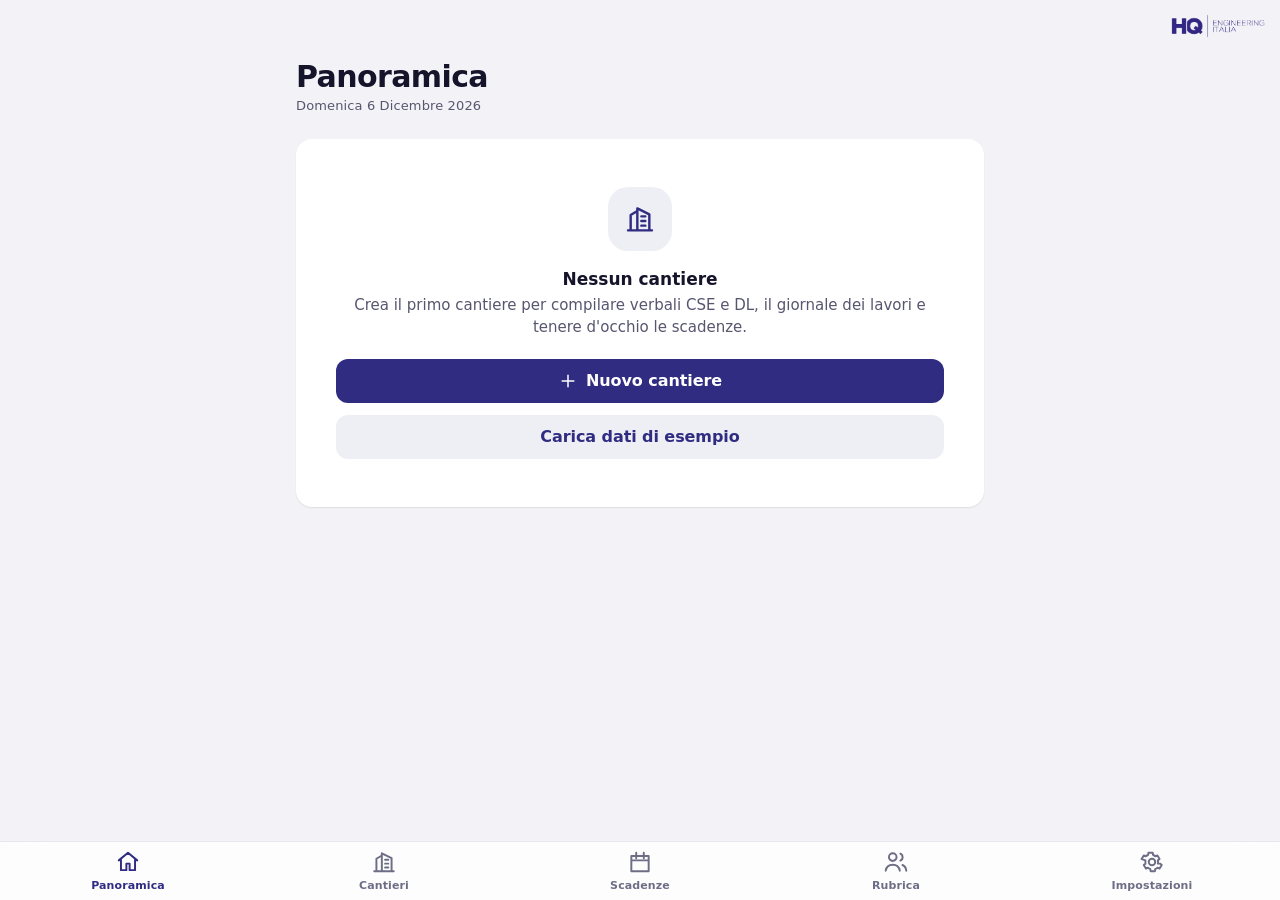
==== test/index.html @ 4af7903b "Test 0.1.0-test.202610171320" ====
<!doctype html>
<html lang="it">
  <head>
    <meta charset="UTF-8" />
    <meta name="viewport" content="width=device-width, initial-scale=1, viewport-fit=cover" />
    <meta name="theme-color" content="#f3f3f7" media="(prefers-color-scheme: light)" />
    <meta name="theme-color" content="#0b0b12" media="(prefers-color-scheme: dark)" />
    <meta name="description" content="HQ Cantieri - verbali CSE e DL, giornale dei lavori e scadenze, anche offline." />
    <meta name="apple-mobile-web-app-capable" content="yes" />
    <meta name="apple-mobile-web-app-status-bar-style" content="default" />
    <meta name="apple-mobile-web-app-title" content="HQ Cantieri" />
    <link rel="icon" type="image/png" href="favicon.png" />
    <link rel="apple-touch-icon" href="icons/apple-touch-icon.png" />
    <title>HQ Cantieri</title>
    <script type="module" crossorigin src="./assets/index-Da7C6wei.js"></script>
    <link rel="stylesheet" crossorigin href="./assets/index-DWQWUGhF.css">
  <link rel="manifest" href="./manifest.webmanifest"></head>
  <body>
    <div id="app"></div>
  </body>
</html>
---- test/assets/index-DWQWUGhF.css ----
@font-face{font-family:Raleway;font-style:normal;font-display:swap;font-weight:700;src:url(./raleway-latin-700-normal-BVpQLp0x.woff2)format("woff2"),url(./raleway-latin-700-normal-JVwBSLev.woff)format("woff")}@font-face{font-family:Raleway;font-style:normal;font-display:swap;font-weight:800;src:url(./raleway-latin-800-normal-CKUvXht-.woff2)format("woff2"),url(./raleway-latin-800-normal-BBfTZwPM.woff)format("woff")}:root{--lightningcss-light:initial;--lightningcss-dark: ;color-scheme:light dark;--brand:#2f2c81;--brand-strong:#24216a;--on-brand:#fff;--brand-tint:#2f2c8114;--brand-tint-2:#2f2c8124;--sky:#75acff;--bg:#f3f3f7;--surface:#fff;--surface-2:#f7f7fa;--text:#15142b;--text-2:#57566f;--text-3:#6e6d86;--separator:#15142b1a;--field:#15142b0d;--ok:#157a3a;--ok-tint:#157a3a1a;--nc:#c4261d;--nc-tint:#c4261d17;--warn:#9a5b00;--warn-tint:#b26a001f;--bar:#ffffffc7;--scrim:#0c0c185c;--shadow-1:0 1px 2px #15142b0f, 0 1px 1px #15142b0a;--shadow-2:0 10px 40px #15142b2e, 0 2px 8px #15142b14;--font:system-ui, -apple-system, "Segoe UI", Roboto, "Helvetica Neue", Arial, sans-serif;--display:"Raleway", var(--font);--s1:4px;--s2:8px;--s3:12px;--s4:16px;--s5:20px;--s6:24px;--s8:32px;--r-card:16px;--r-ctl:12px;--ease:cubic-bezier(.32, .72, 0, 1);--ease-out:cubic-bezier(.23, 1, .32, 1);--t-fast:.16s;--t-med:.28s;--t-slow:.42s;--safe-top:env(safe-area-inset-top,0px);--safe-bottom:env(safe-area-inset-bottom,0px);--tabbar-h:58px}@media (prefers-color-scheme:dark){:root{--lightningcss-light: ;--lightningcss-dark:initial;--brand:#a3a0ff;--brand-strong:#bcb9ff;--on-brand:#12113a;--brand-tint:#a3a0ff1f;--brand-tint-2:#a3a0ff33;--bg:#0b0b12;--surface:#17171f;--surface-2:#1e1e28;--text:#f3f3f8;--text-2:#b2b1c6;--text-3:#9594ab;--separator:#ffffff1a;--field:#ffffff12;--ok:#5ccf7f;--ok-tint:#5ccf7f24;--nc:#ff7b70;--nc-tint:#ff7b7024;--warn:#f3b44f;--warn-tint:#f3b44f26;--bar:#17171fc7;--scrim:#0000008c;--shadow-1:none;--shadow-2:0 10px 40px #0009}}*{box-sizing:border-box;-webkit-tap-highlight-color:transparent}html{-webkit-text-size-adjust:100%;-moz-text-size-adjust:100%;text-size-adjust:100%;font-size:100%}body{font:400 1rem/1.45 var(--font);color:var(--text);background:var(--bg);overscroll-behavior-y:none;-webkit-font-smoothing:antialiased;margin:0}button,input,select,textarea{font:inherit;color:inherit}img{max-width:100%;display:block}a{color:var(--brand)}:focus-visible{outline:2px solid var(--sky);outline-offset:2px;border-radius:6px}.sr-only{clip:rect(0 0 0 0);white-space:nowrap;width:1px;height:1px;position:absolute;overflow:hidden}.t-large{font:800 1.875rem/1.1 var(--display);letter-spacing:-.02em}.t-title{font:700 1.375rem/1.2 var(--display);letter-spacing:-.01em}.t-headline{letter-spacing:-.005em;font-size:1.0625rem;font-weight:600;line-height:1.3}.t-body{font-size:1rem;line-height:1.45}.t-sub{color:var(--text-2);font-size:.9375rem;line-height:1.4}.t-foot{letter-spacing:.01em;color:var(--text-2);font-size:.8125rem;line-height:1.35}.t-caps{letter-spacing:.06em;text-transform:uppercase;color:var(--text-2);font-size:.75rem;font-weight:600;line-height:1.3}.num{font-variant-numeric:tabular-nums}#app{min-height:100dvh}.screen{min-height:100dvh;padding:calc(var(--safe-top) + 52px) 0 calc(var(--tabbar-h) + var(--safe-bottom) + var(--s8));animation:screen-in var(--t-med) var(--ease) backwards}.screen.no-tabs{padding-bottom:calc(var(--safe-bottom) + 96px)}.screen[data-dir=back]{animation-name:screen-back}.screen[data-dir=none]{animation-name:fade-in;animation-duration:var(--t-fast)}@keyframes screen-in{0%{opacity:0;transform:translate(28px)}}@keyframes screen-back{0%{opacity:0;transform:translate(-28px)}}@keyframes fade-in{0%{opacity:0}}.content{padding:0 var(--s4);max-width:720px;margin:0 auto}.large-title{padding:var(--s2) var(--s4) var(--s4);max-width:720px;margin:0 auto}.large-title .t-foot{margin-top:var(--s1)}.topbar{z-index:20;padding-top:var(--safe-top);height:calc(var(--safe-top) + 52px);transition:box-shadow var(--t-fast) var(--ease), background var(--t-fast) var(--ease);background:0 0;grid-template-columns:minmax(88px,1fr) auto minmax(88px,1fr);align-items:center;display:grid;position:fixed;inset:0 0 auto}.topbar.scrolled,.topbar.always{background:var(--bar);-webkit-backdrop-filter:blur(20px)saturate(180%);backdrop-filter:blur(20px)saturate(180%)}.topbar.scrolled{box-shadow:0 .5px 0 var(--separator)}.topbar .title{letter-spacing:-.005em;text-align:center;white-space:nowrap;text-overflow:ellipsis;opacity:0;max-width:56vw;transition:opacity var(--t-fast) var(--ease), transform var(--t-fast) var(--ease);font-size:1.0625rem;font-weight:600;overflow:hidden;transform:translateY(4px)}.topbar.scrolled .title,.topbar.always .title{opacity:1;transform:none}.topbar .left,.topbar .right{align-items:center;gap:var(--s1);padding:0 var(--s2);display:flex}.topbar .right{justify-content:flex-end}.btn{appearance:none;cursor:pointer;-webkit-user-select:none;user-select:none;min-height:44px;padding:0 var(--s4);border-radius:var(--r-ctl);justify-content:center;align-items:center;gap:var(--s2);letter-spacing:-.005em;background:var(--brand-tint);color:var(--brand);transition:transform .1s var(--ease-out), background var(--t-fast) var(--ease), opacity var(--t-fast);border:0;font-size:1rem;font-weight:600;display:inline-flex}.btn:active{transform:scale(.97)}.btn.primary{background:var(--brand);color:var(--on-brand)}.btn.primary:active{background:var(--brand-strong)}.btn.danger{background:var(--nc-tint);color:var(--nc)}.btn.plain{padding:0 var(--s2);background:0 0}.btn.block{width:100%}.btn.lg{border-radius:14px;min-height:52px;font-size:1.0625rem}.btn[disabled]{opacity:.4;pointer-events:none}.btn svg{flex:none;width:20px;height:20px}.icon-btn{appearance:none;cursor:pointer;color:var(--brand);min-width:44px;height:44px;padding:0 var(--s2);transition:background var(--t-fast), transform .1s var(--ease-out);background:0 0;border:0;border-radius:22px;justify-content:center;align-items:center;gap:2px;font-size:1.0625rem;display:inline-flex}.icon-btn:active{background:var(--brand-tint);transform:scale(.94)}.icon-btn svg{width:24px;height:24px}.icon-btn.back{padding-left:2px}.icon-btn.back svg{width:26px;height:26px;margin-right:-2px}.section{margin:var(--s6) 0 0}.section>.t-caps{padding:0 var(--s4) var(--s2);justify-content:space-between;align-items:baseline;display:flex}.group{background:var(--surface);border-radius:var(--r-card);box-shadow:var(--shadow-1);overflow:hidden}.row{align-items:center;gap:var(--s3);min-height:52px;padding:var(--s3) var(--s4);text-align:left;width:100%;color:inherit;background:0 0;border:0;text-decoration:none;display:flex;position:relative}button.row,a.row{cursor:pointer;transition:background var(--t-fast)}button.row:active,a.row:active{background:var(--field)}.row+.row:before{content:"";top:0;right:0;left:var(--s4);border-top:.5px solid var(--separator);position:absolute}.row.indent+.row.indent:before{left:60px}.row .main{flex:1;min-width:0}.row .main>*{text-overflow:ellipsis;overflow:hidden}.row .title{font-size:1rem;font-weight:500;line-height:1.3}.row .sub{color:var(--text-2);margin-top:2px;font-size:.875rem;line-height:1.35}.row .chev{color:var(--text-3);flex:none;width:18px;height:18px}.row .lead{background:var(--brand-tint);width:36px;height:36px;color:var(--brand);border-radius:10px;flex:none;place-items:center;display:grid}.row .lead svg{width:20px;height:20px}.row .value{color:var(--text-2);text-align:right;font-size:.9375rem}.card{background:var(--surface);border-radius:var(--r-card);padding:var(--s4);box-shadow:var(--shadow-1)}.stats{gap:var(--s2);grid-template-columns:repeat(3,1fr);display:grid}.stat{background:var(--surface);padding:var(--s3);box-shadow:var(--shadow-1);text-align:left;color:inherit;cursor:pointer;border:0;border-radius:14px}.stat:active{transform:scale(.98)}.stat .n{font:800 1.75rem/1 var(--display);letter-spacing:-.02em;font-variant-numeric:tabular-nums}.stat .l{color:var(--text-2);margin-top:var(--s1);font-size:.8125rem;line-height:1.25}.stat.alert .n{color:var(--nc)}.stat.warn .n{color:var(--warn)}.badge{letter-spacing:.01em;white-space:nowrap;background:var(--field);height:22px;color:var(--text-2);border-radius:11px;align-items:center;gap:4px;padding:0 8px;font-size:.75rem;font-weight:600;display:inline-flex}.badge.ok{background:var(--ok-tint);color:var(--ok)}.badge.nc{background:var(--nc-tint);color:var(--nc)}.badge.warn{background:var(--warn-tint);color:var(--warn)}.badge.brand{background:var(--brand-tint);color:var(--brand)}.chips{gap:var(--s2);flex-wrap:wrap;display:flex}.chip{appearance:none;border:1px solid var(--separator);background:var(--surface);color:var(--text);cursor:pointer;min-height:40px;transition:background var(--t-fast), border-color var(--t-fast), color var(--t-fast), transform .1s var(--ease-out);border-radius:20px;align-items:center;gap:6px;padding:0 14px;font-size:.9375rem;display:inline-flex}.chip:active{transform:scale(.96)}.chip[aria-pressed=true]{background:var(--brand);border-color:var(--brand);color:var(--on-brand);font-weight:600}.chip svg{width:16px;height:16px}.seg{background:var(--field);border-radius:11px;grid-auto-columns:1fr;grid-auto-flow:column;gap:2px;padding:2px;display:grid;position:relative}.seg button{appearance:none;cursor:pointer;color:var(--text);min-height:36px;padding:0 var(--s2);transition:background var(--t-fast) var(--ease), color var(--t-fast), box-shadow var(--t-fast);background:0 0;border:0;border-radius:9px;font-size:.9375rem;font-weight:500}.seg button[aria-pressed=true]{background:var(--surface);font-weight:600;box-shadow:0 1px 3px #0000001f}.seg.tall button{min-height:44px}.seg.compact button{letter-spacing:-.005em;padding:0 2px;font-size:.8125rem}.seg button.ok[aria-pressed=true]{background:var(--ok);color:#fff}.seg button.nc[aria-pressed=true]{background:var(--nc);color:#fff}@media (prefers-color-scheme:dark){.seg button.ok[aria-pressed=true],.seg button.nc[aria-pressed=true]{color:#0b0b12}}.seg button[disabled]{opacity:.35;pointer-events:none}.field{padding:var(--s2) var(--s4) var(--s3);display:block;position:relative}.field+.field:before{content:"";top:0;left:var(--s4);border-top:.5px solid var(--separator);position:absolute;right:0}.field>span{color:var(--text-2);letter-spacing:.01em;margin-bottom:2px;font-size:.8125rem;display:block}.field input,.field select,.field textarea{background:0 0;border:0;border-radius:0;outline:none;width:100%;padding:4px 0;font-size:1rem;line-height:1.4}.field textarea{resize:none;field-sizing:content;min-height:72px}.field select{appearance:none;background:0 0}.field input::placeholder,.field textarea::placeholder{color:var(--text-3);opacity:1}.field.invalid>span{color:var(--nc)}.field .hint{color:var(--nc);margin-top:4px;font-size:.8125rem}.textarea-card{background:var(--field);border-radius:var(--r-ctl);padding:var(--s3)}.textarea-card textarea{resize:none;field-sizing:content;background:0 0;border:0;outline:none;width:100%;min-height:72px;line-height:1.45}.textarea-card.nc{background:var(--nc-tint)}.switch-row input[type=checkbox]{appearance:none;background:var(--field);cursor:pointer;width:51px;height:31px;transition:background var(--t-fast) var(--ease);box-shadow:inset 0 0 0 1px var(--separator);border-radius:16px;flex:none;position:relative}.switch-row input[type=checkbox]:after{content:"";width:27px;height:27px;transition:transform var(--t-med) var(--ease);background:#fff;border-radius:50%;position:absolute;top:2px;left:2px;box-shadow:0 2px 6px #0003}.switch-row input[type=checkbox]:checked{background:var(--ok);box-shadow:none}.switch-row input[type=checkbox]:checked:after{transform:translate(20px)}.tabbar{z-index:20;padding-bottom:var(--safe-bottom);background:var(--bar);-webkit-backdrop-filter:blur(20px)saturate(180%);backdrop-filter:blur(20px)saturate(180%);box-shadow:0 -.5px 0 var(--separator);grid-template-columns:repeat(5,1fr);display:grid;position:fixed;inset:auto 0 0}.tabbar a{height:var(--tabbar-h);color:var(--text-3);letter-spacing:.01em;transition:color var(--t-fast);flex-direction:column;justify-content:center;align-items:center;gap:3px;font-size:.6875rem;font-weight:600;text-decoration:none;display:flex}.tabbar a svg{width:26px;height:26px;transition:transform .1s var(--ease-out)}.tabbar a:active svg{transform:scale(.9)}.tabbar a[aria-current=page]{color:var(--brand)}.scrim{background:var(--scrim);z-index:40;animation:fade-in var(--t-med) var(--ease) both;position:fixed;inset:0}.scrim.out{animation:fade-out var(--t-med) var(--ease) both}@keyframes fade-out{to{opacity:0}}.sheet{z-index:41;max-height:calc(100dvh - var(--safe-top) - 24px);background:var(--bg);box-shadow:var(--shadow-2);animation:sheet-in var(--t-slow) var(--ease) both;touch-action:pan-y;border-radius:14px 14px 0 0;flex-direction:column;display:flex;position:fixed;inset:auto 0 0}.sheet.out{animation:sheet-out var(--t-med) var(--ease) both}@keyframes sheet-in{0%{transform:translateY(100%)}}@keyframes sheet-out{to{transform:translateY(100%)}}.sheet .grabber{background:var(--text-3);opacity:.4;border-radius:3px;flex:none;width:36px;height:5px;margin:6px auto 0}.sheet header{padding:2px var(--s2) var(--s1);touch-action:none;cursor:grab;flex:none;grid-template-columns:1fr auto 1fr;align-items:center;display:grid}.sheet header h2{text-align:center;margin:0;font-size:1.0625rem;font-weight:600}.sheet header .right{justify-self:end}.sheet .body{padding:var(--s2) var(--s4) calc(var(--safe-bottom) + var(--s6));overscroll-behavior:contain;overflow-y:auto}.dialog{z-index:51;background:var(--surface);width:min(320px,100vw - 48px);box-shadow:var(--shadow-2);padding:var(--s5) var(--s5) var(--s4);animation:dialog-in var(--t-med) var(--ease) both;border-radius:16px;position:fixed;top:50%;left:50%;transform:translate(-50%,-50%)}@keyframes dialog-in{0%{opacity:0;transform:translate(-50%,-50%)scale(1.06)}}.dialog h2{margin:0 0 var(--s2);text-align:center;font-size:1.0625rem;font-weight:600}.dialog p{margin:0 0 var(--s4);color:var(--text-2);text-align:center;font-size:.9375rem}.dialog .actions{gap:var(--s2);display:grid}.scrim.top{z-index:50}.toast{z-index:60;width:max-content;left:0;right:0;bottom:calc(var(--tabbar-h) + var(--safe-bottom) + 16px);color:#fff;max-width:calc(100vw - 32px);box-shadow:var(--shadow-2);animation:toast-in var(--t-med) var(--ease) both;background:#22213b;border-radius:22px;align-items:center;gap:8px;margin:0 auto;padding:11px 18px;font-size:.9375rem;font-weight:500;display:flex;position:fixed}.toast svg{width:18px;height:18px}@keyframes toast-in{0%{opacity:0;transform:translateY(12px)scale(.98)}}.empty{text-align:center;padding:var(--s8) var(--s6);color:var(--text-2)}.empty .icon{background:var(--brand-tint);width:64px;height:64px;color:var(--brand);margin:0 auto var(--s4);border-radius:20px;place-items:center;display:grid}.empty .icon svg{width:32px;height:32px}.empty h3{margin:0 0 var(--s1);color:var(--text);font-size:1.0625rem;font-weight:600}.empty p{margin:0 0 var(--s5);font-size:.9375rem}.hero{justify-content:space-between;align-items:center;gap:var(--s3);display:flex}.hero img{width:auto;height:30px}@media (prefers-color-scheme:dark){.hero img,.brand-logo{filter:brightness(0)invert();opacity:.92}}.point{background:var(--surface);border-radius:var(--r-card);box-shadow:var(--shadow-1);padding:var(--s4);margin-top:var(--s3);scroll-margin-top:72px}.point .head{gap:var(--s3);align-items:flex-start;display:flex}.point .n{background:var(--field);font-variant-numeric:tabular-nums;width:28px;height:28px;transition:background var(--t-fast), color var(--t-fast);border-radius:8px;flex:none;place-items:center;font-size:.875rem;font-weight:700;display:grid}.point[data-state=conforme] .n{background:var(--ok);color:#fff}.point[data-state=nc] .n{background:var(--nc);color:#fff}.point[data-state=no] .n{background:var(--text-3);color:#fff}.point .req{font-size:.9375rem;line-height:1.4}.point .controls{gap:var(--s2);margin-top:var(--s3);display:grid}.point .controls label{letter-spacing:.04em;text-transform:uppercase;color:var(--text-2);font-size:.75rem;font-weight:600}.point .note{margin-top:var(--s3)}.point .note .t-foot{margin-bottom:6px}.progress-strip{top:calc(var(--safe-top) + 52px);z-index:5;padding:var(--s2) var(--s4);margin:0 calc(-1 * var(--s4));background:var(--bg);position:sticky}.dots{gap:4px;display:flex}.dots button{background:var(--field);cursor:pointer;border:0;border-radius:3px;flex:1;height:6px;padding:0}.dots button.conforme{background:var(--ok)}.dots button.nc{background:var(--nc)}.dots button.no{background:var(--text-3)}.photos{grid-template-columns:repeat(auto-fill,minmax(84px,1fr));gap:6px;display:grid}.photos .ph{aspect-ratio:1;background:var(--field);cursor:pointer;border:0;border-radius:10px;padding:0;position:relative;overflow:hidden}.photos .ph img{object-fit:cover;width:100%;height:100%}.photos .add{color:var(--brand);background:var(--brand-tint);place-items:center;display:grid}.photos .add svg{width:26px;height:26px}.photo-view{z-index:55;animation:fade-in var(--t-med) var(--ease) both;background:#000;flex-direction:column;display:flex;position:fixed;inset:0}.photo-view img{object-fit:contain;flex:1;width:100%;min-height:0}.photo-view .bar{padding:calc(var(--safe-top) + 4px) var(--s2) var(--s2);color:#fff;justify-content:space-between;align-items:center;display:flex}.photo-view .bar .icon-btn{color:#fff}.photo-view .caption{padding:var(--s3) var(--s4) calc(var(--safe-bottom) + var(--s4));color:#fff}.photo-view .caption input{color:#fff;background:#ffffff1f;border:0;border-radius:10px;width:100%;padding:10px 12px}.photo-view .caption .t-foot{color:#ffffffb3;margin-top:6px}.sign-pad{z-index:56;background:var(--surface);animation:sheet-in var(--t-slow) var(--ease) both;flex-direction:column;display:flex;position:fixed;inset:0}.sign-pad header{padding:calc(var(--safe-top) + 4px) var(--s2) var(--s2);justify-content:space-between;align-items:center;display:flex}.sign-pad .who{text-align:center}.sign-pad .area{margin:0 var(--s4);border-radius:var(--r-card);box-shadow:inset 0 0 0 1px var(--separator);touch-action:none;background:#fff;flex:1;position:relative}.sign-pad canvas{width:100%;height:100%;position:absolute;inset:0}.sign-pad .baseline{pointer-events:none;border-top:1.5px dashed #c9c9d6;position:absolute;bottom:30%;left:24px;right:24px}.sign-pad .baseline:before{content:"×";color:#9a9ab0;font-size:22px;position:absolute;top:-26px;left:-2px}.sign-pad footer{gap:var(--s3);padding:var(--s4) var(--s4) calc(var(--safe-bottom) + var(--s4));display:flex}.sign-pad footer .btn{flex:1}.signature-thumb{object-fit:contain;background:#fff;border-radius:6px;width:auto;max-width:120px;height:40px}.stack>*+*{margin-top:var(--s3)}.row-gap{gap:var(--s2);flex-wrap:wrap;display:flex}.spacer{height:var(--s6)}.muted{color:var(--text-2)}.center{text-align:center}.bottom-actions{z-index:15;gap:var(--s3);padding:var(--s3) var(--s4) calc(var(--safe-bottom) + var(--s3));background:var(--bar);-webkit-backdrop-filter:blur(20px)saturate(180%);backdrop-filter:blur(20px)saturate(180%);box-shadow:0 -.5px 0 var(--separator);display:flex;position:fixed;inset:auto 0 0}.bottom-actions .btn{flex:1}.search{align-items:center;gap:var(--s2);background:var(--field);padding:0 var(--s3);border-radius:11px;height:40px;display:flex}.search svg{width:18px;height:18px;color:var(--text-3);flex:none}.search input{background:0 0;border:0;outline:none;flex:1;min-width:0;font-size:1rem}.meter{background:var(--field);border-radius:4px;height:8px;overflow:hidden}.meter>div{background:var(--brand);height:100%;transition:width var(--t-slow) var(--ease);border-radius:4px}.kv{gap:6px var(--s4);grid-template-columns:auto 1fr;font-size:.9375rem;display:grid}.kv dt{color:var(--text-2)}.kv dd{text-align:right;margin:0}.update-banner{margin:0 var(--s4) var(--s3)}@media (prefers-reduced-motion:reduce){*,:before,:after{transition-duration:1ms!important;animation-duration:1ms!important}.screen,.sheet,.sign-pad{animation:.2s both fade-in!important}}@media (prefers-reduced-transparency:reduce){.topbar,.tabbar,.bottom-actions{background:var(--surface);-webkit-backdrop-filter:none}}@media (prefers-contrast:more){:root{--separator:#15142b59;--text-2:#3c3b52}.group,.card,.point{box-shadow:0 0 0 1px var(--separator)}}body:has(.bottom-actions) .toast{bottom:calc(var(--safe-bottom) + 92px)}@media (prefers-color-scheme:dark){.seg button:not(.ok):not(.nc)[aria-pressed=true]{box-shadow:none;background:#3a3a4a}}
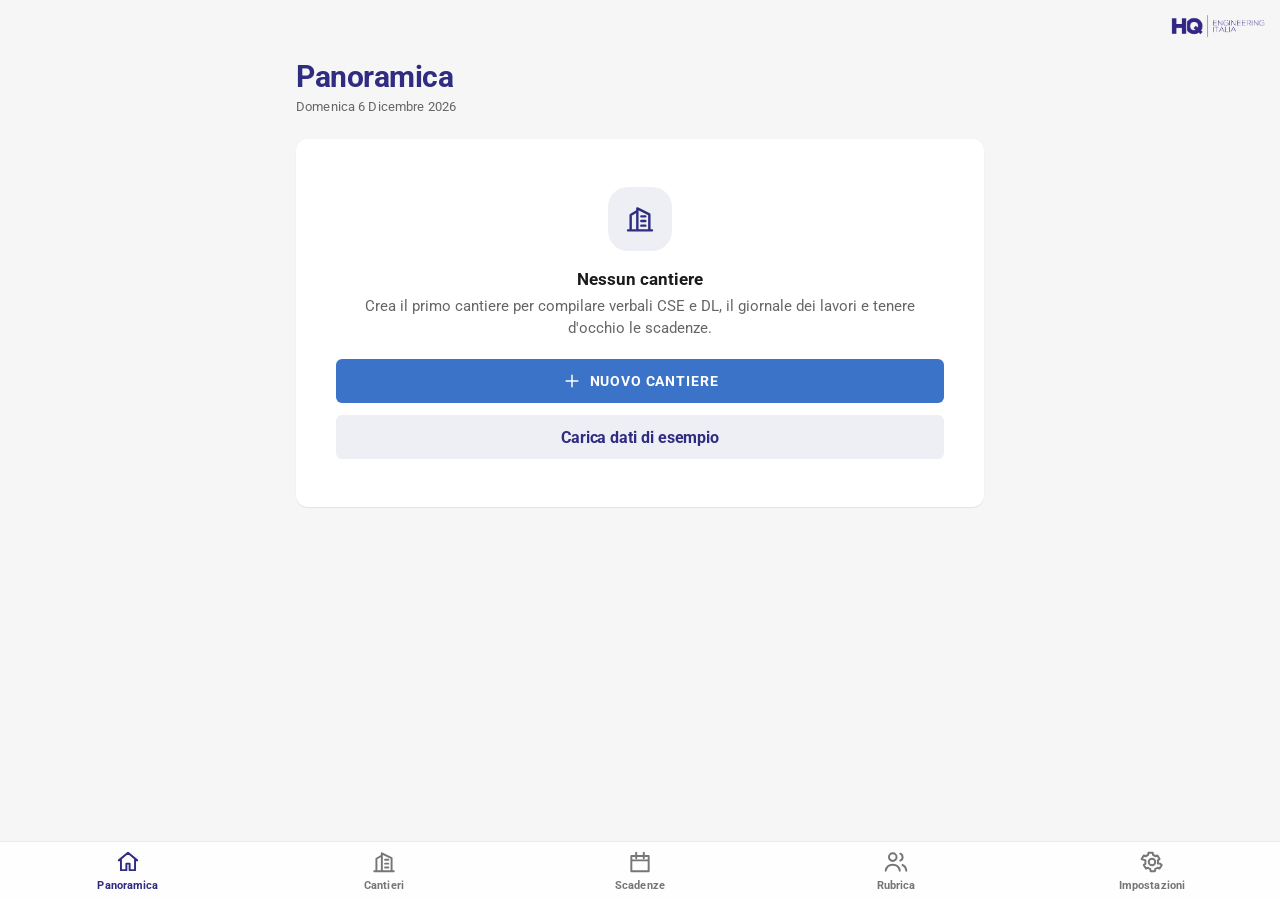
==== commit 7fc7dc9b: "Test 0.1.0-test.202610171339" ====
--- a/test/index.html
+++ b/test/index.html
@@ -3,8 +3,8 @@
   <head>
     <meta charset="UTF-8" />
     <meta name="viewport" content="width=device-width, initial-scale=1, viewport-fit=cover" />
-    <meta name="theme-color" content="#f3f3f7" media="(prefers-color-scheme: light)" />
-    <meta name="theme-color" content="#0b0b12" media="(prefers-color-scheme: dark)" />
+    <meta name="theme-color" content="#f7f6f6" media="(prefers-color-scheme: light)" />
+    <meta name="theme-color" content="#0e0d22" media="(prefers-color-scheme: dark)" />
     <meta name="description" content="HQ Cantieri - verbali CSE e DL, giornale dei lavori e scadenze, anche offline." />
     <meta name="apple-mobile-web-app-capable" content="yes" />
     <meta name="apple-mobile-web-app-status-bar-style" content="default" />
@@ -12,8 +12,8 @@
     <link rel="icon" type="image/png" href="favicon.png" />
     <link rel="apple-touch-icon" href="icons/apple-touch-icon.png" />
     <title>HQ Cantieri</title>
-    <script type="module" crossorigin src="./assets/index-Da7C6wei.js"></script>
-    <link rel="stylesheet" crossorigin href="./assets/index-DWQWUGhF.css">
+    <script type="module" crossorigin src="./assets/index-9fYHNaXZ.js"></script>
+    <link rel="stylesheet" crossorigin href="./assets/index-cwlKP7Ku.css">
   <link rel="manifest" href="./manifest.webmanifest"></head>
   <body>
     <div id="app"></div>
--- a/test/assets/index-cwlKP7Ku.css
+++ b/test/assets/index-cwlKP7Ku.css
@@ -0,0 +1 @@
+@font-face{font-family:Roboto;font-style:normal;font-display:swap;font-weight:400;src:url(./roboto-latin-400-normal-BqEyEoaF.woff2)format("woff2"),url(./roboto-latin-400-normal-D27F5sTu.woff)format("woff")}@font-face{font-family:Roboto;font-style:normal;font-display:swap;font-weight:500;src:url(./roboto-latin-500-normal-7RbcRiD8.woff2)format("woff2"),url(./roboto-latin-500-normal-fsTFPL3E.woff)format("woff")}@font-face{font-family:Roboto;font-style:normal;font-display:swap;font-weight:700;src:url(./roboto-latin-700-normal-BZpUvMxY.woff2)format("woff2"),url(./roboto-latin-700-normal-YuyVweIx.woff)format("woff")}:root{--lightningcss-light:initial;--lightningcss-dark: ;color-scheme:light dark;--brand:#2f2c81;--brand-strong:#24216a;--on-brand:#fff;--brand-tint:#2f2c8114;--brand-tint-2:#2f2c8124;--accent:#3a73c8;--accent-strong:#2f63b0;--on-accent:#fff;--sky:#4d89de;--bg:#f7f6f6;--surface:#fff;--surface-2:#fbfbfb;--text:#1a1a1a;--text-2:#666;--text-3:#767676;--separator:#00000017;--field:#0000000b;--ok:#157a3a;--ok-tint:#157a3a1a;--nc:#c4261d;--nc-tint:#c4261d17;--warn:#9a5b00;--warn-tint:#b26a001f;--bar:#ffffffd9;--toast:#2f2c81;--scrim:#14123c61;--shadow-1:0 1px 2px #0000000d, 0 1px 1px #00000008;--shadow-2:0 10px 40px #14123c33, 0 2px 8px #14123c14;--font:Roboto, system-ui, -apple-system, "Segoe UI", "Helvetica Neue", Arial, sans-serif;--display:var(--font);--s1:4px;--s2:8px;--s3:12px;--s4:16px;--s5:20px;--s6:24px;--s8:32px;--r-card:12px;--r-ctl:6px;--ease:cubic-bezier(.32, .72, 0, 1);--ease-out:cubic-bezier(.23, 1, .32, 1);--t-fast:.16s;--t-med:.28s;--t-slow:.42s;--safe-top:env(safe-area-inset-top,0px);--safe-bottom:env(safe-area-inset-bottom,0px);--tabbar-h:58px}@media (prefers-color-scheme:dark){:root{--lightningcss-light: ;--lightningcss-dark:initial;--brand:#a3a0ff;--brand-strong:#bcb9ff;--on-brand:#12113a;--brand-tint:#a3a0ff1f;--brand-tint-2:#a3a0ff33;--accent:#6fa3eb;--accent-strong:#8ab5f0;--on-accent:#0e0d22;--bg:#0e0d22;--surface:#1a1938;--surface-2:#22214a;--text:#f2f2f7;--text-2:#b8b6d6;--text-3:#9a98c0;--separator:#ffffff1a;--field:#ffffff12;--ok:#5ccf7f;--ok-tint:#5ccf7f24;--nc:#ff7b70;--nc-tint:#ff7b7024;--warn:#f3b44f;--warn-tint:#f3b44f26;--bar:#1a1938d1;--toast:#3b3894;--scrim:#0000008c;--shadow-1:none;--shadow-2:0 10px 40px #0009}}*{box-sizing:border-box;-webkit-tap-highlight-color:transparent}html{-webkit-text-size-adjust:100%;-moz-text-size-adjust:100%;text-size-adjust:100%;font-size:100%}body{font:400 1rem/1.45 var(--font);color:var(--text);background:var(--bg);overscroll-behavior-y:none;-webkit-font-smoothing:antialiased;margin:0}button,input,select,textarea{font:inherit;color:inherit}img{max-width:100%;display:block}a{color:var(--brand)}:focus-visible{outline:2px solid var(--sky);outline-offset:2px;border-radius:6px}.sr-only{clip:rect(0 0 0 0);white-space:nowrap;width:1px;height:1px;position:absolute;overflow:hidden}.t-large{font:700 1.875rem/1.12 var(--display);letter-spacing:-.015em;color:var(--brand)}.t-title{font:700 1.375rem/1.2 var(--display);letter-spacing:-.01em;color:var(--brand)}.t-headline{letter-spacing:-.005em;font-size:1.0625rem;font-weight:600;line-height:1.3}.t-body{font-size:1rem;line-height:1.45}.t-sub{color:var(--text-2);font-size:.9375rem;line-height:1.4}.t-foot{letter-spacing:.01em;color:var(--text-2);font-size:.8125rem;line-height:1.35}.t-caps{letter-spacing:.06em;text-transform:uppercase;color:var(--text-2);font-size:.75rem;font-weight:600;line-height:1.3}.num{font-variant-numeric:tabular-nums}#app{min-height:100dvh}.screen{min-height:100dvh;padding:calc(var(--safe-top) + 52px) 0 calc(var(--tabbar-h) + var(--safe-bottom) + var(--s8));animation:screen-in var(--t-med) var(--ease) backwards}.screen.no-tabs{padding-bottom:calc(var(--safe-bottom) + 96px)}.screen[data-dir=back]{animation-name:screen-back}.screen[data-dir=none]{animation-name:fade-in;animation-duration:var(--t-fast)}@keyframes screen-in{0%{opacity:0;transform:translate(28px)}}@keyframes screen-back{0%{opacity:0;transform:translate(-28px)}}@keyframes fade-in{0%{opacity:0}}.content{padding:0 var(--s4);max-width:720px;margin:0 auto}.large-title{padding:var(--s2) var(--s4) var(--s4);max-width:720px;margin:0 auto}.large-title .t-foot{margin-top:var(--s1)}.topbar{z-index:20;padding-top:var(--safe-top);height:calc(var(--safe-top) + 52px);transition:box-shadow var(--t-fast) var(--ease), background var(--t-fast) var(--ease);background:0 0;grid-template-columns:minmax(88px,1fr) auto minmax(88px,1fr);align-items:center;display:grid;position:fixed;inset:0 0 auto}.topbar.scrolled,.topbar.always{background:var(--bar);-webkit-backdrop-filter:blur(20px)saturate(180%);backdrop-filter:blur(20px)saturate(180%)}.topbar.scrolled{box-shadow:0 .5px 0 var(--separator)}.topbar .title{letter-spacing:-.005em;text-align:center;white-space:nowrap;text-overflow:ellipsis;opacity:0;max-width:56vw;transition:opacity var(--t-fast) var(--ease), transform var(--t-fast) var(--ease);font-size:1.0625rem;font-weight:600;overflow:hidden;transform:translateY(4px)}.topbar.scrolled .title,.topbar.always .title{opacity:1;transform:none}.topbar .left,.topbar .right{align-items:center;gap:var(--s1);padding:0 var(--s2);display:flex}.topbar .right{justify-content:flex-end}.btn{appearance:none;cursor:pointer;-webkit-user-select:none;user-select:none;min-height:44px;padding:0 var(--s4);border-radius:var(--r-ctl);justify-content:center;align-items:center;gap:var(--s2);letter-spacing:-.005em;background:var(--brand-tint);color:var(--brand);transition:transform .1s var(--ease-out), background var(--t-fast) var(--ease), opacity var(--t-fast);border:0;font-size:1rem;font-weight:600;display:inline-flex}.btn:active{transform:scale(.97)}.btn.primary{background:var(--accent);color:var(--on-accent);text-transform:uppercase;letter-spacing:.06em;font-size:.875rem;font-weight:700}.btn.primary:active{background:var(--accent-strong)}.btn.danger{background:var(--nc-tint);color:var(--nc)}.btn.plain{padding:0 var(--s2);background:0 0}.btn.block{width:100%}.btn.lg{min-height:52px;font-size:1.0625rem}.btn.primary.lg{font-size:.9375rem}.btn[disabled]{opacity:.4;pointer-events:none}.btn svg{flex:none;width:20px;height:20px}.icon-btn{appearance:none;cursor:pointer;color:var(--brand);min-width:44px;height:44px;padding:0 var(--s2);transition:background var(--t-fast), transform .1s var(--ease-out);background:0 0;border:0;border-radius:22px;justify-content:center;align-items:center;gap:2px;font-size:1.0625rem;display:inline-flex}.icon-btn:active{background:var(--brand-tint);transform:scale(.94)}.icon-btn svg{width:24px;height:24px}.icon-btn.back{padding-left:2px}.icon-btn.back svg{width:26px;height:26px;margin-right:-2px}.section{margin:var(--s6) 0 0}.section>.t-caps{padding:0 var(--s1) var(--s2);text-transform:none;letter-spacing:-.005em;color:var(--brand);justify-content:space-between;align-items:baseline;font-size:1.0625rem;font-weight:700;display:flex}.section>.t-caps>:not(:first-child){color:var(--text-2);font-size:.875rem;font-weight:500}.group{background:var(--surface);border-radius:var(--r-card);box-shadow:var(--shadow-1);overflow:hidden}.row{align-items:center;gap:var(--s3);min-height:52px;padding:var(--s3) var(--s4);text-align:left;width:100%;color:inherit;background:0 0;border:0;text-decoration:none;display:flex;position:relative}button.row,a.row{cursor:pointer;transition:background var(--t-fast)}button.row:active,a.row:active{background:var(--field)}.row+.row:before{content:"";top:0;right:0;left:var(--s4);border-top:.5px solid var(--separator);position:absolute}.row.indent+.row.indent:before{left:60px}.row .main{flex:1;min-width:0}.row .main>*{text-overflow:ellipsis;overflow:hidden}.row .title{font-size:1rem;font-weight:500;line-height:1.3}.row .sub{color:var(--text-2);margin-top:2px;font-size:.875rem;line-height:1.35}.row .chev{color:var(--text-3);flex:none;width:18px;height:18px}.row .lead{background:var(--brand-tint);width:36px;height:36px;color:var(--brand);border-radius:8px;flex:none;place-items:center;display:grid}.row .lead svg{width:20px;height:20px}.row .value{color:var(--text-2);text-align:right;font-size:.9375rem}.card{background:var(--surface);border-radius:var(--r-card);padding:var(--s4);box-shadow:var(--shadow-1)}.stats{gap:var(--s2);grid-template-columns:repeat(3,1fr);display:grid}.stat{background:var(--surface);border-radius:var(--r-card);padding:var(--s3);box-shadow:var(--shadow-1);text-align:left;color:inherit;cursor:pointer;border:0}.stat:active{transform:scale(.98)}.stat .n{font:700 1.875rem/1 var(--display);letter-spacing:-.02em;font-variant-numeric:tabular-nums;color:var(--brand)}.stat .l{color:var(--text-2);margin-top:var(--s1);font-size:.8125rem;line-height:1.25}.stat.alert .n{color:var(--nc)}.stat.warn .n{color:var(--warn)}.badge{letter-spacing:.01em;white-space:nowrap;background:var(--field);height:22px;color:var(--text-2);border-radius:11px;align-items:center;gap:4px;padding:0 8px;font-size:.75rem;font-weight:600;display:inline-flex}.badge.ok{background:var(--ok-tint);color:var(--ok)}.badge.nc{background:var(--nc-tint);color:var(--nc)}.badge.warn{background:var(--warn-tint);color:var(--warn)}.badge.brand{background:var(--brand-tint);color:var(--brand)}.chips{gap:var(--s2);flex-wrap:wrap;display:flex}.chip{appearance:none;border:1px solid var(--separator);background:var(--surface);color:var(--text);cursor:pointer;min-height:40px;transition:background var(--t-fast), border-color var(--t-fast), color var(--t-fast), transform .1s var(--ease-out);border-radius:6px;align-items:center;gap:6px;padding:0 14px;font-size:.9375rem;display:inline-flex}.chip:active{transform:scale(.96)}.chip[aria-pressed=true]{background:var(--brand);border-color:var(--brand);color:var(--on-brand);font-weight:600}.chip svg{width:16px;height:16px}.seg{background:var(--field);border-radius:8px;grid-auto-columns:1fr;grid-auto-flow:column;gap:2px;padding:2px;display:grid;position:relative}.seg button{appearance:none;cursor:pointer;color:var(--text);min-height:36px;padding:0 var(--s2);transition:background var(--t-fast) var(--ease), color var(--t-fast), box-shadow var(--t-fast);background:0 0;border:0;border-radius:6px;font-size:.9375rem;font-weight:500}.seg button[aria-pressed=true]{background:var(--surface);font-weight:600;box-shadow:0 1px 3px #0000001f}.seg.tall button{min-height:44px}.seg.compact button{letter-spacing:-.005em;padding:0 2px;font-size:.8125rem}.seg button.ok[aria-pressed=true]{background:var(--ok);color:#fff}.seg button.nc[aria-pressed=true]{background:var(--nc);color:#fff}@media (prefers-color-scheme:dark){.seg button.ok[aria-pressed=true],.seg button.nc[aria-pressed=true]{color:#0b0b12}}.seg button[disabled]{opacity:.35;pointer-events:none}.field{padding:var(--s2) var(--s4) var(--s3);display:block;position:relative}.field+.field:before{content:"";top:0;left:var(--s4);border-top:.5px solid var(--separator);position:absolute;right:0}.field>span{color:var(--text-2);letter-spacing:.01em;margin-bottom:2px;font-size:.8125rem;display:block}.field input,.field select,.field textarea{background:0 0;border:0;border-radius:0;outline:none;width:100%;padding:4px 0;font-size:1rem;line-height:1.4}.field textarea{resize:none;field-sizing:content;min-height:72px}.field select{appearance:none;background:0 0}.field input::placeholder,.field textarea::placeholder{color:var(--text-3);opacity:1}.field.invalid>span{color:var(--nc)}.field .hint{color:var(--nc);margin-top:4px;font-size:.8125rem}.textarea-card{background:var(--field);border-radius:var(--r-ctl);padding:var(--s3)}.textarea-card textarea{resize:none;field-sizing:content;background:0 0;border:0;outline:none;width:100%;min-height:72px;line-height:1.45}.textarea-card.nc{background:var(--nc-tint)}.switch-row input[type=checkbox]{appearance:none;background:var(--field);cursor:pointer;width:51px;height:31px;transition:background var(--t-fast) var(--ease);box-shadow:inset 0 0 0 1px var(--separator);border-radius:16px;flex:none;position:relative}.switch-row input[type=checkbox]:after{content:"";width:27px;height:27px;transition:transform var(--t-med) var(--ease);background:#fff;border-radius:50%;position:absolute;top:2px;left:2px;box-shadow:0 2px 6px #0003}.switch-row input[type=checkbox]:checked{background:var(--ok);box-shadow:none}.switch-row input[type=checkbox]:checked:after{transform:translate(20px)}.tabbar{z-index:20;padding-bottom:var(--safe-bottom);background:var(--bar);-webkit-backdrop-filter:blur(20px)saturate(180%);backdrop-filter:blur(20px)saturate(180%);box-shadow:0 -.5px 0 var(--separator);grid-template-columns:repeat(5,1fr);display:grid;position:fixed;inset:auto 0 0}.tabbar a{height:var(--tabbar-h);color:var(--text-3);letter-spacing:.01em;transition:color var(--t-fast);flex-direction:column;justify-content:center;align-items:center;gap:3px;font-size:.6875rem;font-weight:600;text-decoration:none;display:flex}.tabbar a svg{width:26px;height:26px;transition:transform .1s var(--ease-out)}.tabbar a:active svg{transform:scale(.9)}.tabbar a[aria-current=page]{color:var(--brand)}.scrim{background:var(--scrim);z-index:40;animation:fade-in var(--t-med) var(--ease) both;position:fixed;inset:0}.scrim.out{animation:fade-out var(--t-med) var(--ease) both}@keyframes fade-out{to{opacity:0}}.sheet{z-index:41;max-height:calc(100dvh - var(--safe-top) - 24px);background:var(--bg);box-shadow:var(--shadow-2);animation:sheet-in var(--t-slow) var(--ease) both;touch-action:pan-y;border-radius:14px 14px 0 0;flex-direction:column;display:flex;position:fixed;inset:auto 0 0}.sheet.out{animation:sheet-out var(--t-med) var(--ease) both}@keyframes sheet-in{0%{transform:translateY(100%)}}@keyframes sheet-out{to{transform:translateY(100%)}}.sheet .grabber{background:var(--text-3);opacity:.4;border-radius:3px;flex:none;width:36px;height:5px;margin:6px auto 0}.sheet header{padding:2px var(--s2) var(--s1);touch-action:none;cursor:grab;flex:none;grid-template-columns:1fr auto 1fr;align-items:center;display:grid}.sheet header h2{text-align:center;margin:0;font-size:1.0625rem;font-weight:600}.sheet header .right{justify-self:end}.sheet .body{padding:var(--s2) var(--s4) calc(var(--safe-bottom) + var(--s6));overscroll-behavior:contain;overflow-y:auto}.dialog{z-index:51;background:var(--surface);width:min(320px,100vw - 48px);box-shadow:var(--shadow-2);padding:var(--s5) var(--s5) var(--s4);animation:dialog-in var(--t-med) var(--ease) both;border-radius:16px;position:fixed;top:50%;left:50%;transform:translate(-50%,-50%)}@keyframes dialog-in{0%{opacity:0;transform:translate(-50%,-50%)scale(1.06)}}.dialog h2{margin:0 0 var(--s2);text-align:center;font-size:1.0625rem;font-weight:600}.dialog p{margin:0 0 var(--s4);color:var(--text-2);text-align:center;font-size:.9375rem}.dialog .actions{gap:var(--s2);display:grid}.scrim.top{z-index:50}.toast{z-index:60;width:max-content;left:0;right:0;bottom:calc(var(--tabbar-h) + var(--safe-bottom) + 16px);background:var(--toast);color:#fff;max-width:calc(100vw - 32px);box-shadow:var(--shadow-2);animation:toast-in var(--t-med) var(--ease) both;border-radius:8px;align-items:center;gap:8px;margin:0 auto;padding:11px 18px;font-size:.9375rem;font-weight:500;display:flex;position:fixed}.toast svg{width:18px;height:18px}@keyframes toast-in{0%{opacity:0;transform:translateY(12px)scale(.98)}}.empty{text-align:center;padding:var(--s8) var(--s6);color:var(--text-2)}.empty .icon{background:var(--brand-tint);width:64px;height:64px;color:var(--brand);margin:0 auto var(--s4);border-radius:20px;place-items:center;display:grid}.empty .icon svg{width:32px;height:32px}.empty h3{margin:0 0 var(--s1);color:var(--text);font-size:1.0625rem;font-weight:600}.empty p{margin:0 0 var(--s5);font-size:.9375rem}.hero{justify-content:space-between;align-items:center;gap:var(--s3);display:flex}.hero img{width:auto;height:30px}@media (prefers-color-scheme:dark){.hero img,.brand-logo{filter:brightness(0)invert();opacity:.92}}.point{background:var(--surface);border-radius:var(--r-card);box-shadow:var(--shadow-1);padding:var(--s4);margin-top:var(--s3);scroll-margin-top:72px}.point .head{gap:var(--s3);align-items:flex-start;display:flex}.point .n{background:var(--field);font-variant-numeric:tabular-nums;width:28px;height:28px;transition:background var(--t-fast), color var(--t-fast);border-radius:6px;flex:none;place-items:center;font-size:.875rem;font-weight:700;display:grid}.point[data-state=conforme] .n{background:var(--ok);color:#fff}.point[data-state=nc] .n{background:var(--nc);color:#fff}.point[data-state=no] .n{background:var(--text-3);color:#fff}.point .req{font-size:.9375rem;line-height:1.4}.point .controls{gap:var(--s2);margin-top:var(--s3);display:grid}.point .controls label{letter-spacing:.04em;text-transform:uppercase;color:var(--text-2);font-size:.75rem;font-weight:600}.point .note{margin-top:var(--s3)}.point .note .t-foot{margin-bottom:6px}.progress-strip{top:calc(var(--safe-top) + 52px);z-index:5;padding:var(--s2) var(--s4);margin:0 calc(-1 * var(--s4));background:var(--bg);position:sticky}.dots{gap:4px;display:flex}.dots button{background:var(--field);cursor:pointer;border:0;border-radius:3px;flex:1;height:6px;padding:0}.dots button.conforme{background:var(--ok)}.dots button.nc{background:var(--nc)}.dots button.no{background:var(--text-3)}.photos{grid-template-columns:repeat(auto-fill,minmax(84px,1fr));gap:6px;display:grid}.photos .ph{aspect-ratio:1;background:var(--field);cursor:pointer;border:0;border-radius:10px;padding:0;position:relative;overflow:hidden}.photos .ph img{object-fit:cover;width:100%;height:100%}.photos .add{color:var(--brand);background:var(--brand-tint);place-items:center;display:grid}.photos .add svg{width:26px;height:26px}.photo-view{z-index:55;animation:fade-in var(--t-med) var(--ease) both;background:#000;flex-direction:column;display:flex;position:fixed;inset:0}.photo-view img{object-fit:contain;flex:1;width:100%;min-height:0}.photo-view .bar{padding:calc(var(--safe-top) + 4px) var(--s2) var(--s2);color:#fff;justify-content:space-between;align-items:center;display:flex}.photo-view .bar .icon-btn{color:#fff}.photo-view .caption{padding:var(--s3) var(--s4) calc(var(--safe-bottom) + var(--s4));color:#fff}.photo-view .caption input{color:#fff;background:#ffffff1f;border:0;border-radius:10px;width:100%;padding:10px 12px}.photo-view .caption .t-foot{color:#ffffffb3;margin-top:6px}.sign-pad{z-index:56;background:var(--surface);animation:sheet-in var(--t-slow) var(--ease) both;flex-direction:column;display:flex;position:fixed;inset:0}.sign-pad header{padding:calc(var(--safe-top) + 4px) var(--s2) var(--s2);justify-content:space-between;align-items:center;display:flex}.sign-pad .who{text-align:center}.sign-pad .area{margin:0 var(--s4);border-radius:var(--r-card);box-shadow:inset 0 0 0 1px var(--separator);touch-action:none;background:#fff;flex:1;position:relative}.sign-pad canvas{width:100%;height:100%;position:absolute;inset:0}.sign-pad .baseline{pointer-events:none;border-top:1.5px dashed #c9c9d6;position:absolute;bottom:30%;left:24px;right:24px}.sign-pad .baseline:before{content:"×";color:#9a9ab0;font-size:22px;position:absolute;top:-26px;left:-2px}.sign-pad footer{gap:var(--s3);padding:var(--s4) var(--s4) calc(var(--safe-bottom) + var(--s4));display:flex}.sign-pad footer .btn{flex:1}.signature-thumb{object-fit:contain;background:#fff;border-radius:6px;width:auto;max-width:120px;height:40px}.stack>*+*{margin-top:var(--s3)}.row-gap{gap:var(--s2);flex-wrap:wrap;display:flex}.spacer{height:var(--s6)}.muted{color:var(--text-2)}.center{text-align:center}.bottom-actions{z-index:15;gap:var(--s3);padding:var(--s3) var(--s4) calc(var(--safe-bottom) + var(--s3));background:var(--bar);-webkit-backdrop-filter:blur(20px)saturate(180%);backdrop-filter:blur(20px)saturate(180%);box-shadow:0 -.5px 0 var(--separator);display:flex;position:fixed;inset:auto 0 0}.bottom-actions .btn{flex:1}.search{align-items:center;gap:var(--s2);background:var(--surface);box-shadow:var(--shadow-1), inset 0 0 0 1px var(--separator);padding:0 var(--s3);border-radius:8px;height:40px;display:flex}.search svg{width:18px;height:18px;color:var(--text-3);flex:none}.search input{background:0 0;border:0;outline:none;flex:1;min-width:0;font-size:1rem}.meter{background:var(--field);border-radius:4px;height:8px;overflow:hidden}.meter>div{background:var(--brand);height:100%;transition:width var(--t-slow) var(--ease);border-radius:4px}.kv{gap:6px var(--s4);grid-template-columns:auto 1fr;font-size:.9375rem;display:grid}.kv dt{color:var(--text-2)}.kv dd{text-align:right;margin:0}.update-banner{margin:0 var(--s4) var(--s3)}@media (prefers-reduced-motion:reduce){*,:before,:after{transition-duration:1ms!important;animation-duration:1ms!important}.screen,.sheet,.sign-pad{animation:.2s both fade-in!important}}@media (prefers-reduced-transparency:reduce){.topbar,.tabbar,.bottom-actions{background:var(--surface);-webkit-backdrop-filter:none}}@media (prefers-contrast:more){:root{--separator:#15142b59;--text-2:#3c3b52}.group,.card,.point{box-shadow:0 0 0 1px var(--separator)}}body:has(.bottom-actions) .toast{bottom:calc(var(--safe-bottom) + 92px)}@media (prefers-color-scheme:dark){.seg button:not(.ok):not(.nc)[aria-pressed=true]{box-shadow:none;background:#3a3a4a}}
